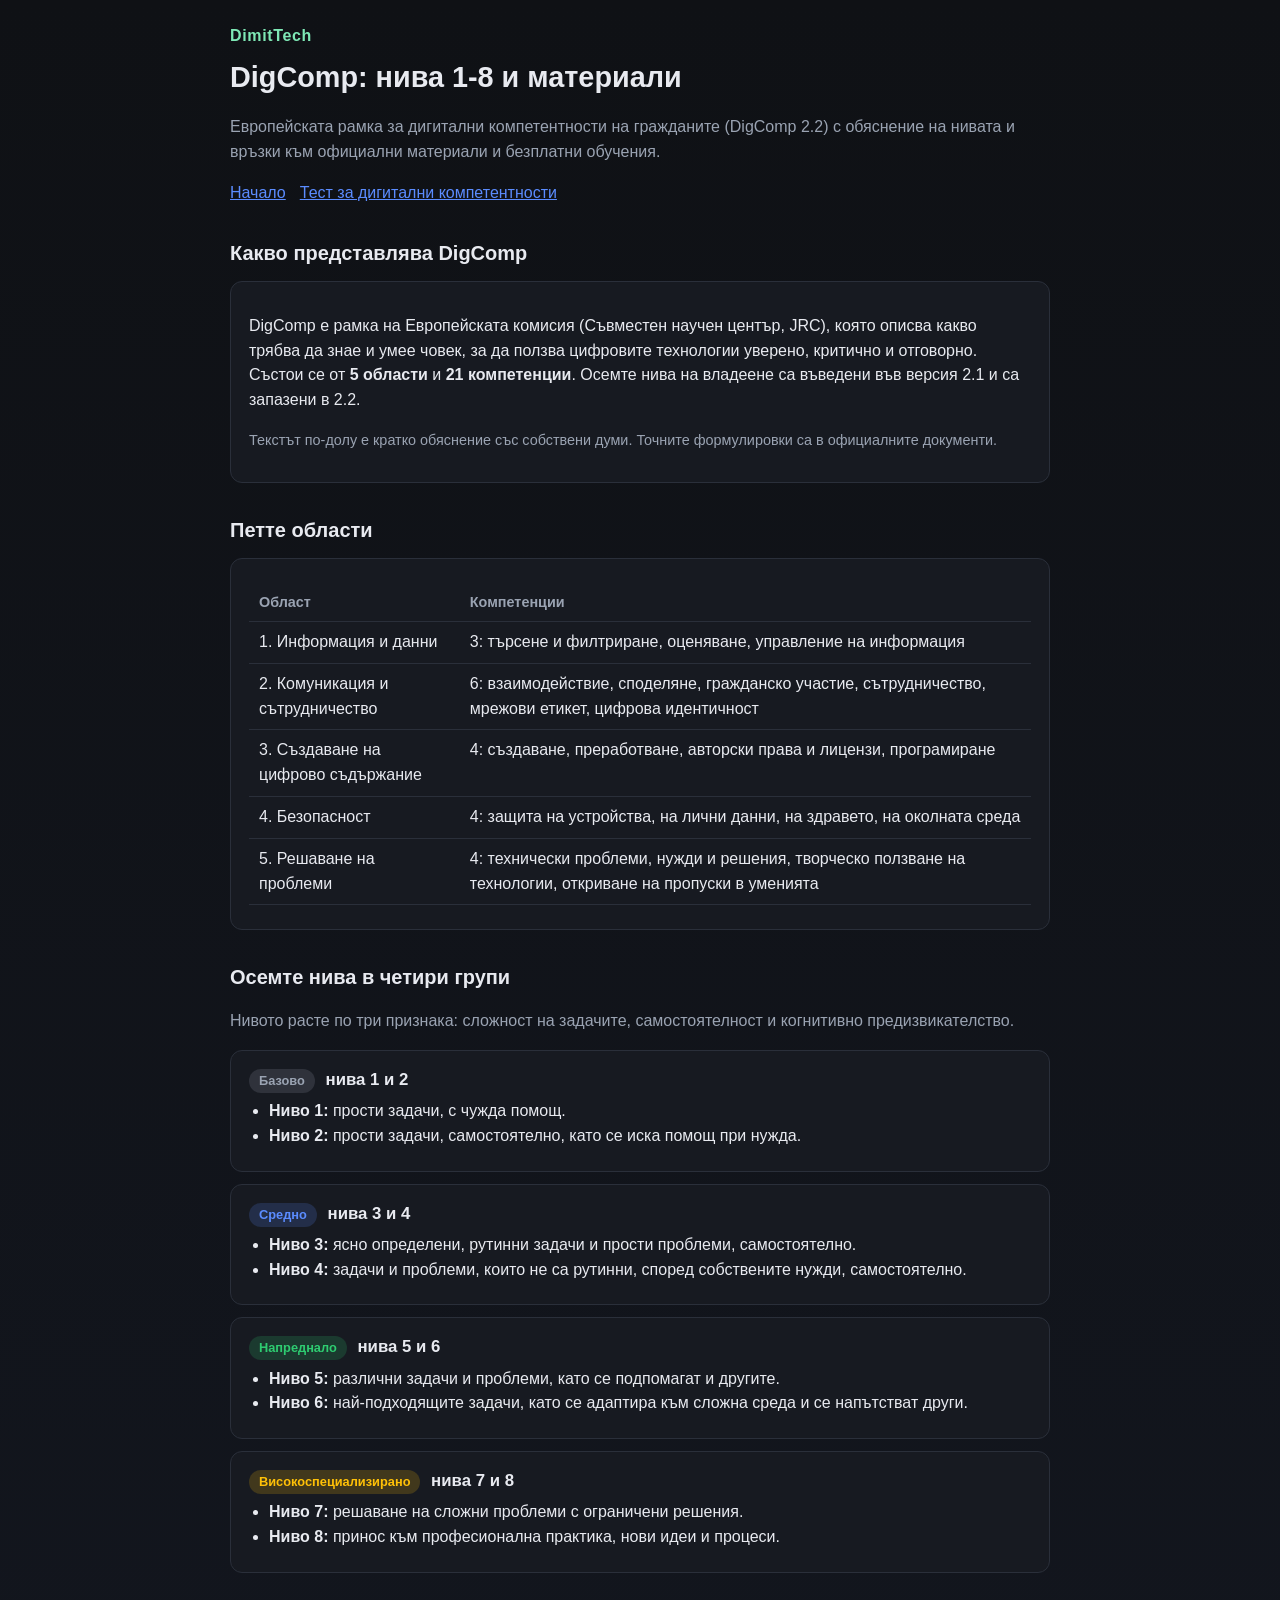
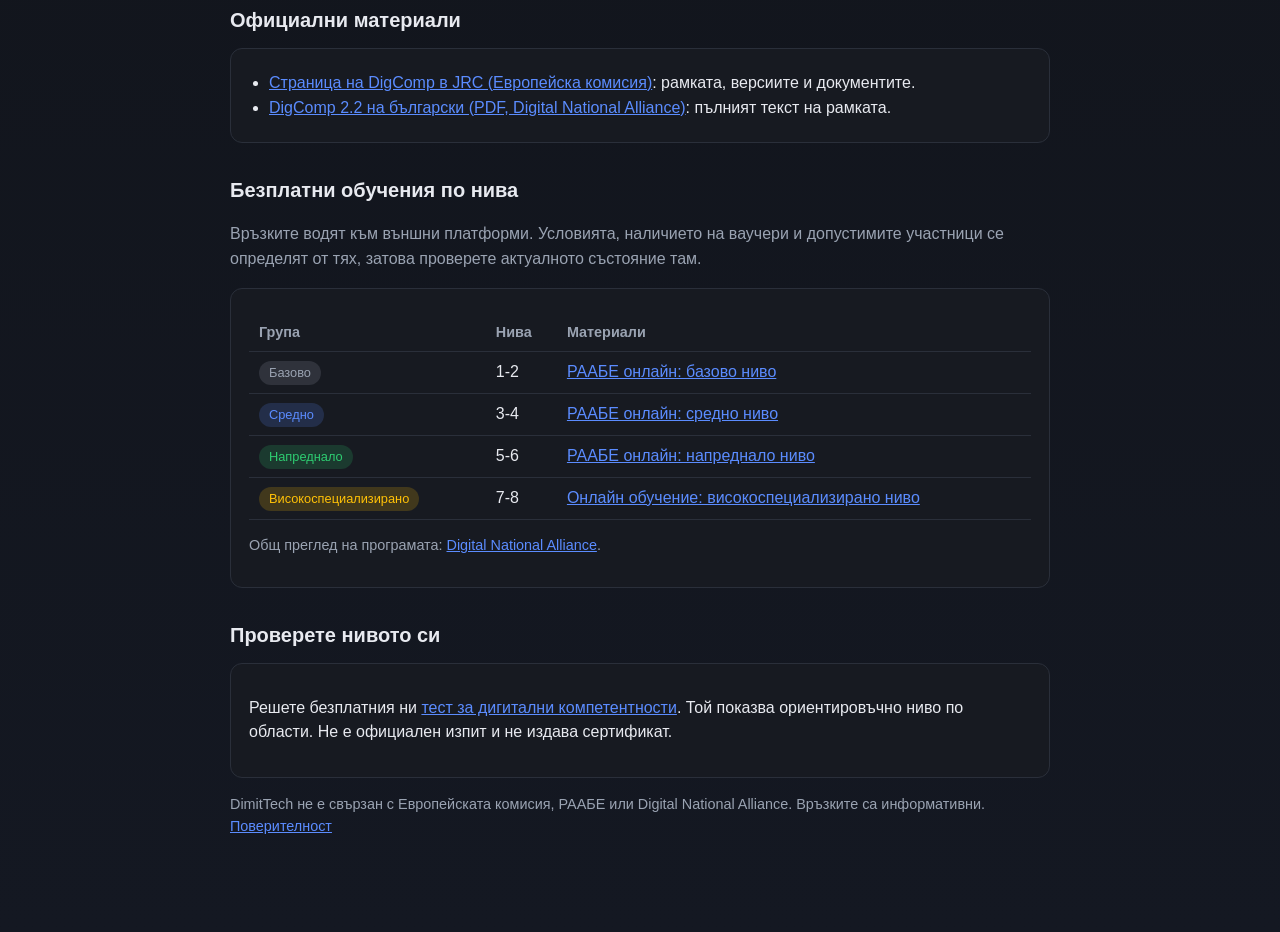
==== digcomp.html @ 9a39e3e3 "feat: страница DigComp с нива 1-8 и връзки към материали Co-Authored-By: Claude Sonnet 5.5 <noreply@" ====
<!DOCTYPE html>
<html lang="bg">
<head>
<meta charset="UTF-8">
<meta name="viewport" content="width=device-width, initial-scale=1.0">
<meta http-equiv="Content-Security-Policy" content="default-src 'self'; script-src 'none'; style-src 'self' 'unsafe-inline'; img-src 'self' data:; connect-src 'none'; frame-src 'none'; object-src 'none'; base-uri 'self'; form-action 'none';">
<title>DigComp: нива 1-8 и материали</title>
<meta name="description" content="Европейската рамка за дигитални компетентности DigComp: пет области, 21 компетенции и нива 1-2, 3-4, 5-6, 7-8 с връзки към официални материали и безплатни обучения.">
<link rel="canonical" href="https://dimitarbeograd-qa.github.io/digcomp.html">
<style>
  :root{--bg:#0f1115;--card:#171a21;--accent:#5b8cff;--accent2:#7ee8b5;--text:#e8eaf0;--muted:#9aa3b2;--border:#2a2f3a;--gold:#ffc107;}
  *{box-sizing:border-box;}
  body{margin:0;font-family:"Segoe UI",Roboto,Arial,sans-serif;background:linear-gradient(180deg,#0f1115,#141822);color:var(--text);padding:24px 12px 80px;line-height:1.55;}
  .wrap{max-width:820px;margin:0 auto;}
  .brand{color:var(--accent2);font-weight:700;letter-spacing:.04em;}
  h1{margin:6px 0 4px;font-size:1.8rem;}
  h2{margin:32px 0 10px;font-size:1.25rem;}
  .sub{color:var(--muted);}
  .card{background:var(--card);border:1px solid var(--border);border-radius:12px;padding:16px 18px;margin:12px 0;}
  .card h3{margin:0 0 4px;font-size:1.05rem;}
  .tag{display:inline-block;padding:2px 10px;border-radius:999px;font-size:.8rem;margin-right:6px;}
  .foundation{background:rgba(154,163,178,.18);color:var(--muted);}
  .intermediate{background:rgba(91,140,255,.18);color:var(--accent);}
  .advanced{background:rgba(46,204,113,.18);color:#2ecc71;}
  .highly{background:rgba(255,193,7,.18);color:var(--gold);}
  table{width:100%;border-collapse:collapse;margin:8px 0;}
  th,td{text-align:left;padding:8px 10px;border-bottom:1px solid var(--border);vertical-align:top;}
  th{color:var(--muted);font-weight:600;font-size:.9rem;}
  a{color:var(--accent);}
  ul{padding-left:20px;margin:6px 0;}
  .note{color:var(--muted);font-size:.9rem;}
  .nav a{margin-right:14px;}
  td,th,li,p,a{overflow-wrap:anywhere;}
  .card{overflow-x:auto;}
  @media (max-width:560px){h1{font-size:1.45rem;}table{table-layout:fixed;}th,td{padding:6px 4px;font-size:.9rem;}.tag{font-size:.7rem;padding:2px 6px;}}
</style>
<link rel="icon" type="image/svg+xml" href="data:image/svg+xml,%3Csvg%20xmlns=%22http://www.w3.org/2000/svg%22%20viewBox=%220%200%2064%2064%22%3E%3Crect%20width=%2264%22%20height=%2264%22%20rx=%2214%22%20fill=%22%230b1220%22/%3E%3Cpath%20d=%22M16%2014h18c11%200%2018%208%2018%2018s-7%2018-18%2018H16z%22%20fill=%22none%22%20stroke=%22%2300d2b4%22%20stroke-width=%227%22%20stroke-linejoin=%22round%22/%3E%3C/svg%3E">
</head>
<body>
<div class="wrap">
  <header>
    <div class="brand">DimitTech</div>
    <h1>DigComp: нива 1-8 и материали</h1>
    <p class="sub">Европейската рамка за дигитални компетентности на гражданите (DigComp 2.2) с обяснение на нивата и връзки към официални материали и безплатни обучения.</p>
    <p class="nav"><a href="./">Начало</a><a href="test-digitalni-kompetentnosti.html">Тест за дигитални компетентности</a></p>
  </header>

  <h2>Какво представлява DigComp</h2>
  <div class="card">
    <p>DigComp е рамка на Европейската комисия (Съвместен научен център, JRC), която описва какво трябва да знае и умее човек, за да ползва цифровите технологии уверено, критично и отговорно. Състои се от <strong>5 области</strong> и <strong>21 компетенции</strong>. Осемте нива на владеене са въведени във версия 2.1 и са запазени в 2.2.</p>
    <p class="note">Текстът по-долу е кратко обяснение със собствени думи. Точните формулировки са в официалните документи.</p>
  </div>

  <h2>Петте области</h2>
  <div class="card">
    <table>
      <tr><th>Област</th><th>Компетенции</th></tr>
      <tr><td>1. Информация и данни</td><td>3: търсене и филтриране, оценяване, управление на информация</td></tr>
      <tr><td>2. Комуникация и сътрудничество</td><td>6: взаимодействие, споделяне, гражданско участие, сътрудничество, мрежови етикет, цифрова идентичност</td></tr>
      <tr><td>3. Създаване на цифрово съдържание</td><td>4: създаване, преработване, авторски права и лицензи, програмиране</td></tr>
      <tr><td>4. Безопасност</td><td>4: защита на устройства, на лични данни, на здравето, на околната среда</td></tr>
      <tr><td>5. Решаване на проблеми</td><td>4: технически проблеми, нужди и решения, творческо ползване на технологии, откриване на пропуски в уменията</td></tr>
    </table>
  </div>

  <h2>Осемте нива в четири групи</h2>
  <p class="sub">Нивото расте по три признака: сложност на задачите, самостоятелност и когнитивно предизвикателство.</p>

  <div class="card">
    <h3><span class="tag foundation">Базово</span> нива 1 и 2</h3>
    <ul>
      <li><strong>Ниво 1:</strong> прости задачи, с чужда помощ.</li>
      <li><strong>Ниво 2:</strong> прости задачи, самостоятелно, като се иска помощ при нужда.</li>
    </ul>
  </div>
  <div class="card">
    <h3><span class="tag intermediate">Средно</span> нива 3 и 4</h3>
    <ul>
      <li><strong>Ниво 3:</strong> ясно определени, рутинни задачи и прости проблеми, самостоятелно.</li>
      <li><strong>Ниво 4:</strong> задачи и проблеми, които не са рутинни, според собствените нужди, самостоятелно.</li>
    </ul>
  </div>
  <div class="card">
    <h3><span class="tag advanced">Напреднало</span> нива 5 и 6</h3>
    <ul>
      <li><strong>Ниво 5:</strong> различни задачи и проблеми, като се подпомагат и другите.</li>
      <li><strong>Ниво 6:</strong> най-подходящите задачи, като се адаптира към сложна среда и се напътстват други.</li>
    </ul>
  </div>
  <div class="card">
    <h3><span class="tag highly">Високоспециализирано</span> нива 7 и 8</h3>
    <ul>
      <li><strong>Ниво 7:</strong> решаване на сложни проблеми с ограничени решения.</li>
      <li><strong>Ниво 8:</strong> принос към професионална практика, нови идеи и процеси.</li>
    </ul>
  </div>

  <h2>Официални материали</h2>
  <div class="card">
    <ul>
      <li><a href="https://joint-research-centre.ec.europa.eu/oldpage-digcomp/digcomp-framework_en" rel="noopener" target="_blank">Страница на DigComp в JRC (Европейска комисия)</a>: рамката, версиите и документите.</li>
      <li><a href="https://digitalalliance.bg/wp-content/uploads/2024/10/Digital-competence-framefork-for-citizens.pdf" rel="noopener" target="_blank">DigComp 2.2 на български (PDF, Digital National Alliance)</a>: пълният текст на рамката.</li>
    </ul>
  </div>

  <h2>Безплатни обучения по нива</h2>
  <p class="sub">Връзките водят към външни платформи. Условията, наличието на ваучери и допустимите участници се определят от тях, затова проверете актуалното състояние там.</p>
  <div class="card">
    <table>
      <tr><th>Група</th><th>Нива</th><th>Материали</th></tr>
      <tr><td><span class="tag foundation">Базово</span></td><td>1-2</td><td><a href="https://raabeonline.com/courses/materiali-za-bazovo-nivo-1-2-na-czifrova-kompetentnost-moduli-ot-1-do-6/" rel="noopener" target="_blank">РААБЕ онлайн: базово ниво</a></td></tr>
      <tr><td><span class="tag intermediate">Средно</span></td><td>3-4</td><td><a href="https://raabeonline.com/courses/materiali-za-sredno-nivo-3-4-na-czifrova-kompetentnost-moduli-ot-1-do-5/" rel="noopener" target="_blank">РААБЕ онлайн: средно ниво</a></td></tr>
      <tr><td><span class="tag advanced">Напреднало</span></td><td>5-6</td><td><a href="https://raabeonline.com/courses/bezplatno-obuchenie-s-vaucheri-naprednalo-nivo-5-6-na-czifrova-kompetentnost/" rel="noopener" target="_blank">РААБЕ онлайн: напреднало ниво</a></td></tr>
      <tr><td><span class="tag highly">Високоспециализирано</span></td><td>7-8</td><td><a href="https://onlineobuchenie.bg/bezplatni-obuchenia-s-vaucheri-visoko-specializano-nivo/" rel="noopener" target="_blank">Онлайн обучение: високоспециализирано ниво</a></td></tr>
    </table>
    <p class="note">Общ преглед на програмата: <a href="https://digitalalliance.bg/bezplatni-obucheniq-s-vaucheri-za-digitalni-kompetentnosti-bg/" rel="noopener" target="_blank">Digital National Alliance</a>.</p>
  </div>

  <h2>Проверете нивото си</h2>
  <div class="card">
    <p>Решете безплатния ни <a href="test-digitalni-kompetentnosti.html">тест за дигитални компетентности</a>. Той показва ориентировъчно ниво по области. Не е официален изпит и не издава сертификат.</p>
  </div>

  <p class="note">DimitTech не е свързан с Европейската комисия, РААБЕ или Digital National Alliance. Връзките са информативни. <a href="privacy.html">Поверителност</a></p>
</div>
</body>
</html>
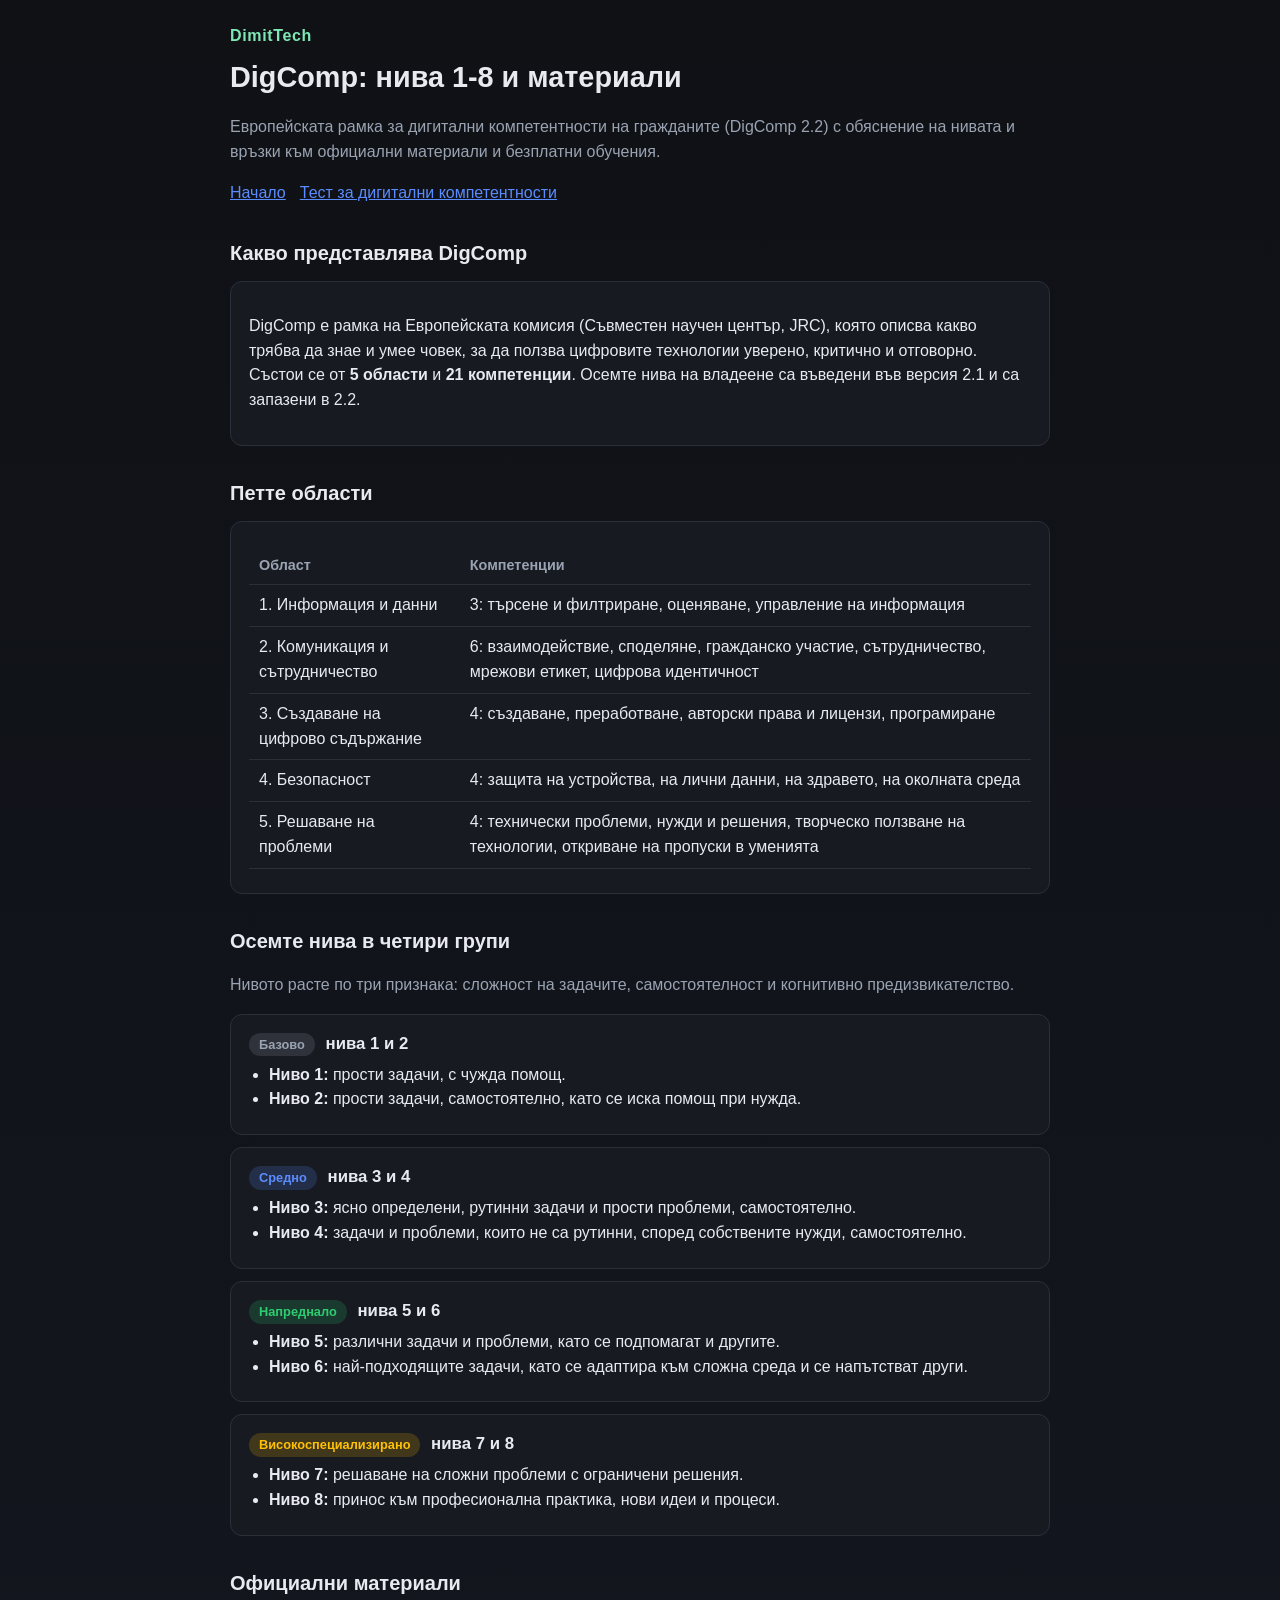
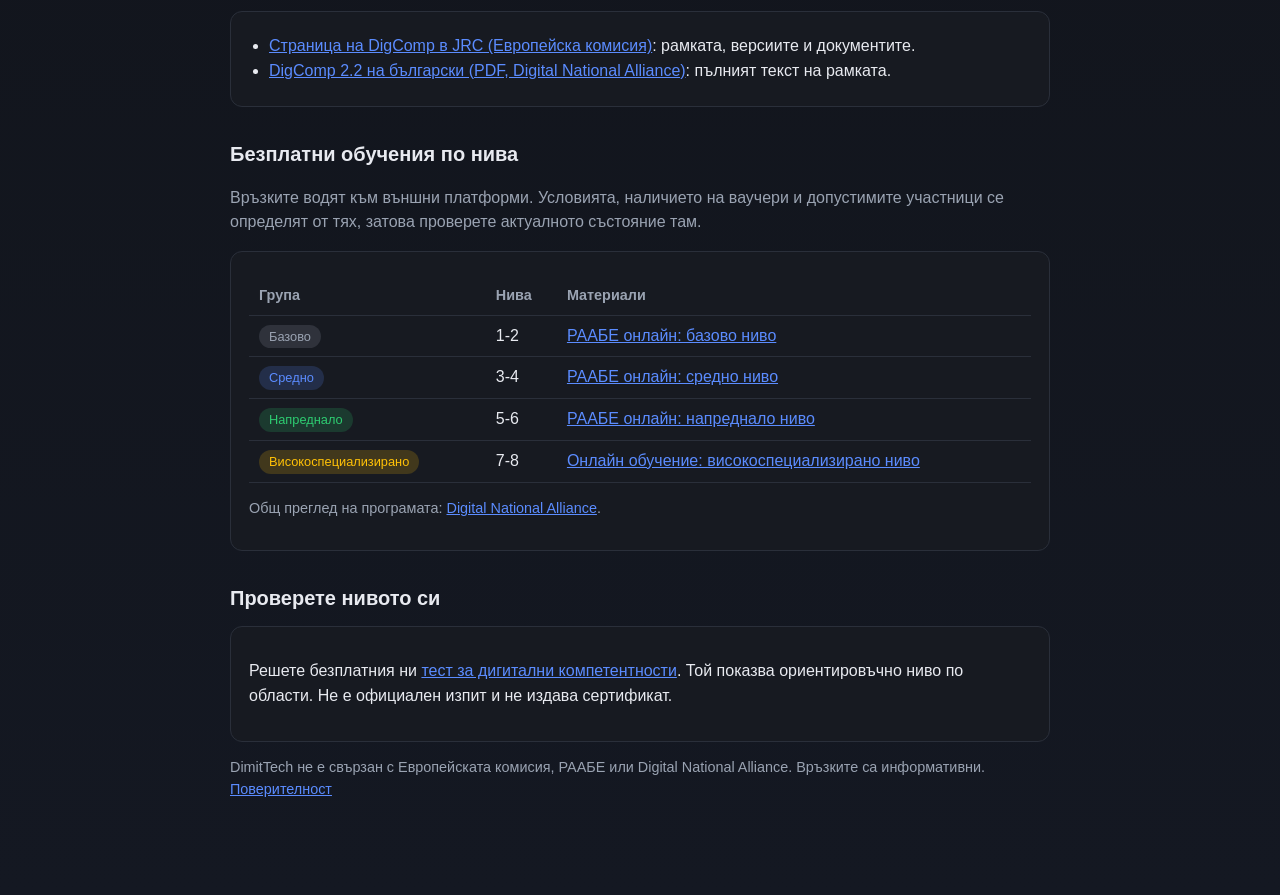
==== commit 80f43dc6: "fix: премахнат поясняващ абзац от страницата DigComp Co-Authored-By: Claude Sonnet 5.5 <noreply@anth" ====
--- a/digcomp.html
+++ b/digcomp.html
@@ -48,7 +48,6 @@
   <h2>Какво представлява DigComp</h2>
   <div class="card">
     <p>DigComp е рамка на Европейската комисия (Съвместен научен център, JRC), която описва какво трябва да знае и умее човек, за да ползва цифровите технологии уверено, критично и отговорно. Състои се от <strong>5 области</strong> и <strong>21 компетенции</strong>. Осемте нива на владеене са въведени във версия 2.1 и са запазени в 2.2.</p>
-    <p class="note">Текстът по-долу е кратко обяснение със собствени думи. Точните формулировки са в официалните документи.</p>
   </div>
 
   <h2>Петте области</h2>
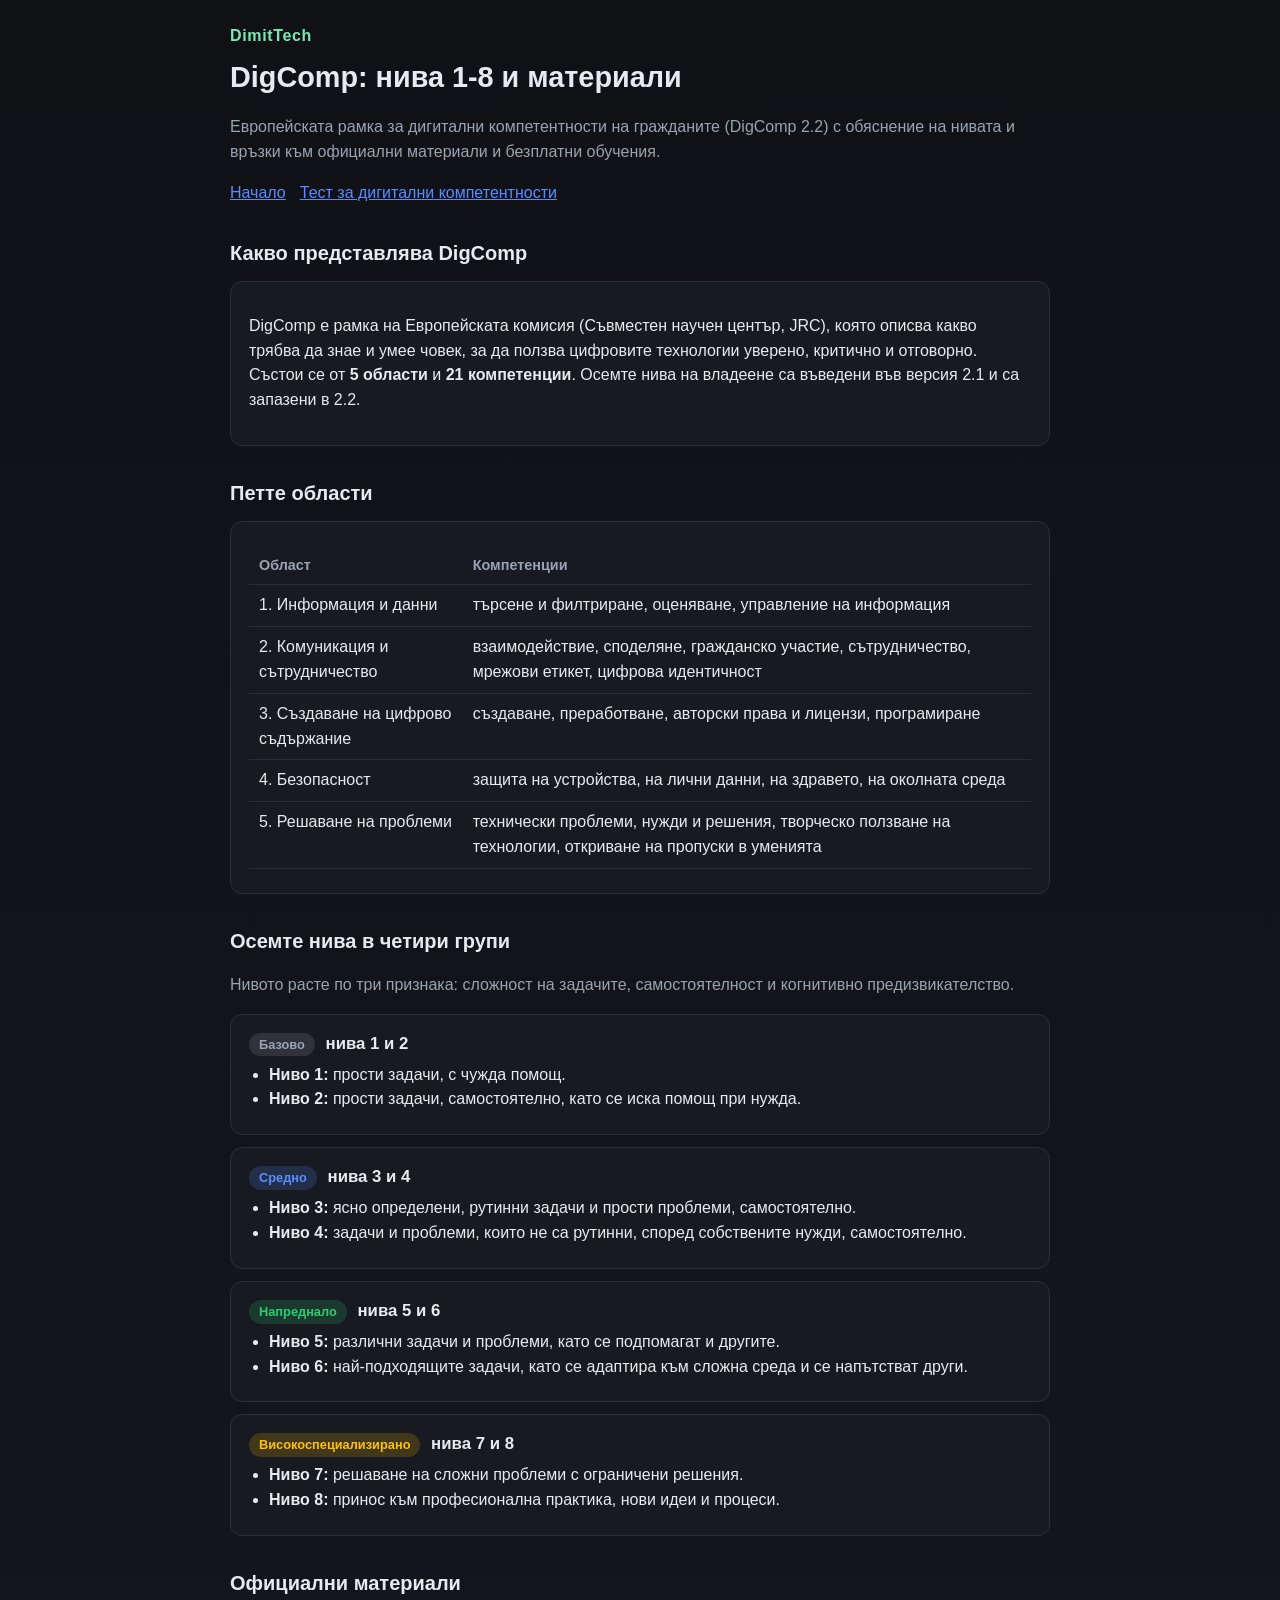
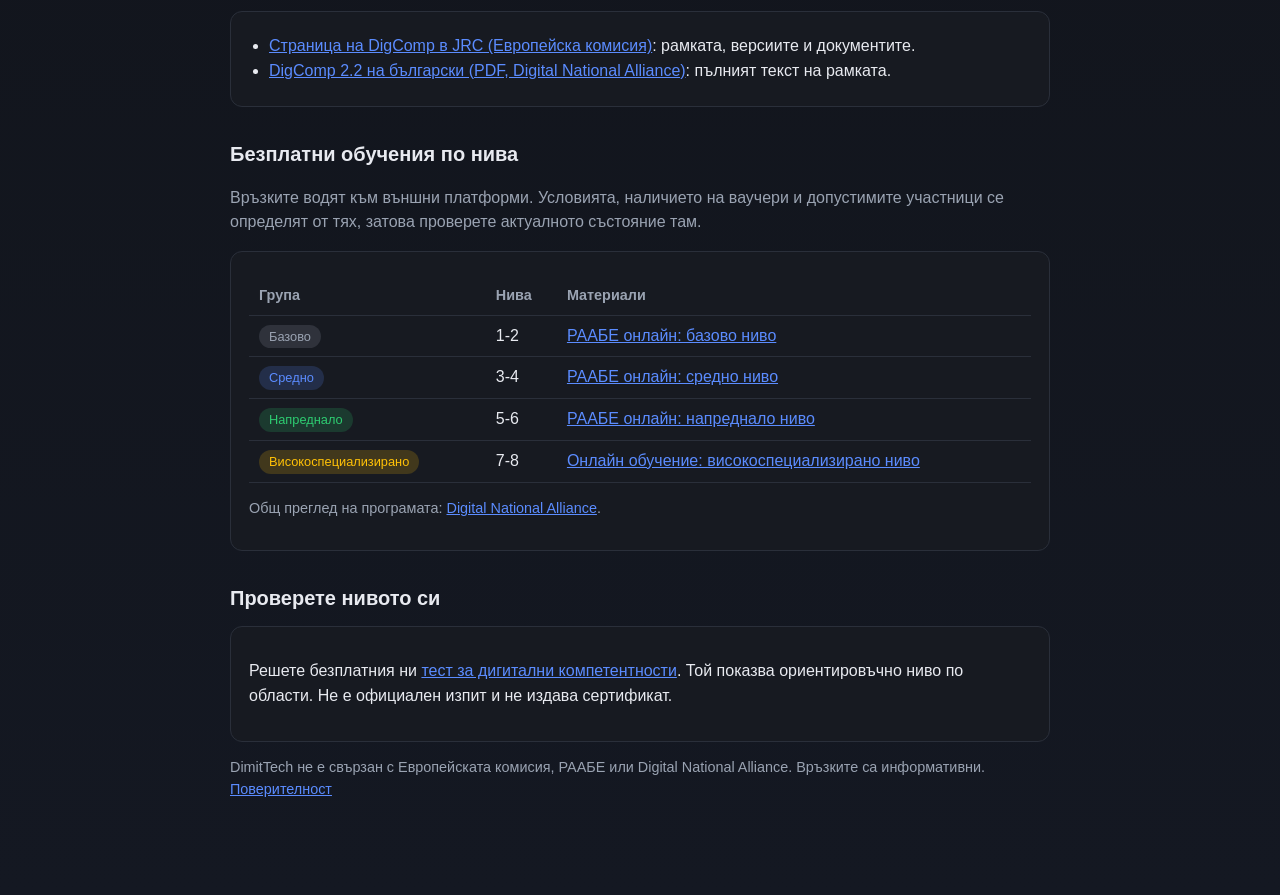
==== commit 522d0233: "fix: махната номерация в колоната Компетенции Co-Authored-By: Claude Sonnet 5.5 <noreply@anthropic.c" ====
--- a/digcomp.html
+++ b/digcomp.html
@@ -54,11 +54,11 @@
   <div class="card">
     <table>
       <tr><th>Област</th><th>Компетенции</th></tr>
-      <tr><td>1. Информация и данни</td><td>3: търсене и филтриране, оценяване, управление на информация</td></tr>
-      <tr><td>2. Комуникация и сътрудничество</td><td>6: взаимодействие, споделяне, гражданско участие, сътрудничество, мрежови етикет, цифрова идентичност</td></tr>
-      <tr><td>3. Създаване на цифрово съдържание</td><td>4: създаване, преработване, авторски права и лицензи, програмиране</td></tr>
-      <tr><td>4. Безопасност</td><td>4: защита на устройства, на лични данни, на здравето, на околната среда</td></tr>
-      <tr><td>5. Решаване на проблеми</td><td>4: технически проблеми, нужди и решения, творческо ползване на технологии, откриване на пропуски в уменията</td></tr>
+      <tr><td>1. Информация и данни</td><td>търсене и филтриране, оценяване, управление на информация</td></tr>
+      <tr><td>2. Комуникация и сътрудничество</td><td>взаимодействие, споделяне, гражданско участие, сътрудничество, мрежови етикет, цифрова идентичност</td></tr>
+      <tr><td>3. Създаване на цифрово съдържание</td><td>създаване, преработване, авторски права и лицензи, програмиране</td></tr>
+      <tr><td>4. Безопасност</td><td>защита на устройства, на лични данни, на здравето, на околната среда</td></tr>
+      <tr><td>5. Решаване на проблеми</td><td>технически проблеми, нужди и решения, творческо ползване на технологии, откриване на пропуски в уменията</td></tr>
     </table>
   </div>
 
